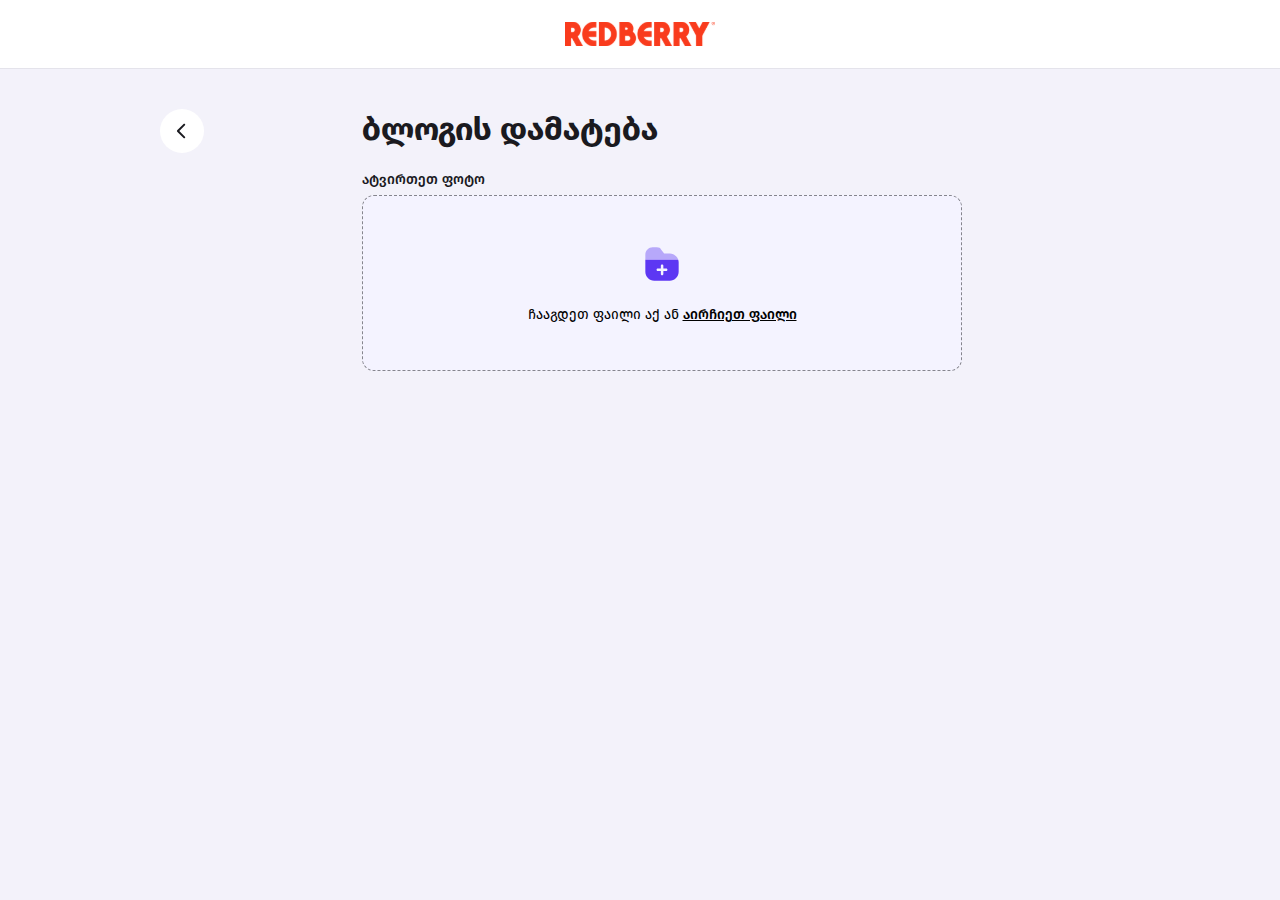
==== add-blog.html @ 28697a3d "added add-blog-page" ====
<!DOCTYPE html>
<html lang="en">
  <head>
    <meta charset="UTF-8" />
    <meta name="viewport" content="width=device-width, initial-scale=1.0" />
    <title>Blog</title>
    <link rel="stylesheet" href="plugin/swiper/css/swiper-bundle.min.css" />
    <link rel="stylesheet" href="css/reset.css" />
    <link rel="stylesheet" href="css/style.css" />
    <link rel="stylesheet" href="plugin/fontawesome/css/all.min.css" />
    <link rel="stylesheet" href="css/fonts.css" />
  </head>
  <body>
    <header>
      <div class="container">
        <div
          class="header_block d-flex align-items-center justify-content-center"
        >
          <a href="index.html">
            <div class="logo_">
              <img
                src="img/redberry-logo.svg"
                alt="redberry-logo"
                class="img_fluid"
              />
            </div>
          </a>
        </div>
      </div>
    </header>
    <main>
      <section class="hero_section">
        <div class="container">
          <div class="d-flex">
            <a href="#">
              <div class="back_btn">
                <img src="img/Arrow.svg" alt="" />
              </div>
            </a>
            <div class="blog_add_block">
              <h2 class="blog_title">ბლოგის დამატება</h2>
              <form class="blog_form">
                <div class="blog_input_item d-flex flex-column">
                  <label class="blog_label">ატვირთეთ ფოტო</label>
                  <div class="upload_images">
                    <label
                      class="upload_label d-flex flex-column align-items-center justify-content-center"
                    >
                      <img src="img/folder-add.svg" alt="" class="mb-24" />
                      <p>ჩააგდეთ ფაილი აქ ან <span>აირჩიეთ ფაილი</span></p>
                    </label>
                    <input type="file" accept="image/*" />
                  </div>
                </div>
              </form>
            </div>
          </div>
        </div>
      </section>
    </main>
    <script src="plugin/swiper/js/swiper-bundle.min.js"></script>
    <script src="js/app.js"></script>
  </body>
</html>
---- css/style.css ----
body {
  font-family: "FiraGO rg";
  background-color: #f3f2fa;
  font-size: 16px;
}

.container {
  width: 80%;
  max-width: 1288px;
  margin: 0 auto;
}

.img_fluid {
  width: 100%;
  height: 100%;
  display: block;
}
.d-flex {
  display: flex;
}

.align-items-center {
  align-items: center;
}

.justify-content-center {
  justify-content: center;
}
.justify-content-between {
  justify-content: space-between;
}
.flex-column {
  flex-direction: column;
}
header {
  background-color: #fff;
}
.logo_ {
  width: 150px;
  height: 28px;
}
.header_block {
  padding: 20px 0;
}
.sign_in {
  font-size: 14px;
  font-family: "FiraGO md";

  color: #fff;
  padding: 10px 20px;
  border-radius: 8px;
  background-color: #5d37f3;
  border: 1px solid #5d37f3;
  transition: all 0.3s ease;
}
.sign_in:hover {
  color: #5d37f3;
  background-color: #fff;
}
.hero_section {
  padding: 40px;
  border-top: 1px solid #e4e3eb;
}
.back_btn {
  width: 44px;
  height: 44px;
}
.blog_information {
  margin: 0 auto;
  width: 720px;
}
.blog_img {
  width: 100%;
  margin-bottom: 40px;
}
.blog_author {
  margin-bottom: 8px;
  font-family: "FiraGO md";
}
.blog_author_info {
  font-size: 12px;
  color: #85858d;
  margin-bottom: 24px;
}
.blog_author_mail {
  margin-left: 3px;
}
.blog_title {
  font-size: 32px;
  font-family: "FiraGO bd";
  color: #1a1a1f;
  line-height: 40px;
  margin-bottom: 24px;
}
.tags_block {
  margin-bottom: 40px;
}
.tag_item {
  border-radius: 30px;
  padding: 6px 10px;
  font-size: 12px;
  font-family: "FiraGO md";
  cursor: pointer;
  margin-right: 16px;
}
.tag_item:last-child {
  margin: 0;
}
.orange_color {
  background-color: rgba(255, 184, 47, 0.08);
  color: #d6961c;
}
.green_color {
  background-color: rgba(28, 214, 125, 0.08);
  color: #15c972;
}

.purple_color {
  background-color: rgba(177, 28, 214, 0.08);
  color: #b71fdd;
}
.blog_txt {
  color: #404049;
  line-height: 28px;
  margin-bottom: 98px;
}
.blog_txt p:first-child {
  margin-bottom: 40px;
}
.similar_blog_section {
  margin-bottom: 400px;
}
.blog_item_img {
  width: 100%;
  height: 328px;
  margin-bottom: 24px;
}
.blog_item_img img {
  border-radius: 12px;
}
.blog_item_post_date {
  font-size: 12px;
  color: #85858d;
  margin-bottom: 16px;
}
.blog_item_title {
  font-family: "FiraGO md";
  font-size: 20px;
  line-height: 28px;
  color: #1a1a1f;
  margin-bottom: 16px;
}
.blog_tags_block {
  margin-bottom: 16px;
}
.blog_sm_txt {
  margin-bottom: 16px;
  line-height: 28px;
  overflow: hidden;
  text-overflow: ellipsis;
  display: -webkit-box;
  -webkit-line-clamp: 2;
  -webkit-box-orient: vertical;
}
.show_more {
  text-decoration: none;
  font-size: 14px;
  line-height: 20px;
  color: #5d37f3;
}
.show_more img {
  margin-left: 4px;
}
.arrows_block {
  position: relative;
}

.arrows_block .swiper-button-next::after,
.arrows_block .swiper-button-prev::after {
  content: none;
}
.arrows_block .swiper-button-next,
.arrows_block .swiper-button-prev {
  color: #fff;
  width: 44px;
  height: 44px;
  border-radius: 50%;
  background-color: #5d37f3;
  opacity: 1;
}
.arrows_block .swiper-button-disabled {
  background-color: #e4e3eb;
}
.arrows_block .swiper-button-prev {
  left: -110px;
  right: initial;
}
.arrows_block .swiper-button-next {
  right: 0;
  left: initial;
}
.mb-24 {
  margin-bottom: 24px;
}
.blog_add_block {
  width: 600px;
  margin: 0 auto;
}
.blog_label {
  margin-bottom: 8px;
  font-size: 14px;
  color: #1a1a1f;
  font-family: "FiraGO md";
}
.upload_images {
  position: relative;
  display: inline-block;
  overflow: hidden;
}
.upload_images input {
  position: absolute;
  left: 0;
  top: 0;
  opacity: 0;
  cursor: pointer;
  width: 100%;
  height: 100%;
}

.upload_images label {
  padding: 48px 20px;
  border: 1px dashed #85858d;
  background-color: #f4f3ff;
  border-radius: 12px;
  cursor: pointer;
  font-size: 14px;
}
.upload_images label span {
  font-family: "FiraGO md";
  text-decoration: underline;
}
---- css/fonts.css ----
@font-face {
  font-family: "FiraGO rg";
  src: url("../fonts/FiraGO-Regular.eot");
  src: url("../fonts/FiraGO-Regular.eot?#iefix") format("embedded-opentype"),
    url("../fonts/FiraGO-Regular.woff2") format("woff2"),
    url("../fonts/FiraGO-Regular.woff") format("woff"),
    url("../fonts/FiraGO-Regular.ttf") format("truetype"),
    url("../fonts/FiraGO-Regular.svg#FiraGO-Regular") format("svg");
  font-weight: normal;
  font-style: normal;
  font-display: swap;
}

@font-face {
  font-family: "FiraGO md";
  src: url("../fonts/FiraGO-Medium.eot");
  src: url("../fonts/FiraGO-Medium.eot?#iefix") format("embedded-opentype"),
    url("../fonts/FiraGO-Medium.woff2") format("woff2"),
    url("../fonts/FiraGO-Medium.woff") format("woff"),
    url("../fonts/FiraGO-Medium.ttf") format("truetype"),
    url("../fonts/FiraGO-Medium.svg#FiraGO-Medium") format("svg");
  font-weight: 500;
  font-style: normal;
  font-display: swap;
}

@font-face {
  font-family: "FiraGO bd";
  src: url("../fonts/FiraGO-Bold.eot");
  src: url("../fonts/FiraGO-Bold.eot?#iefix") format("embedded-opentype"),
    url("../fonts/FiraGO-Bold.woff2") format("woff2"),
    url("../fonts/FiraGO-Bold.woff") format("woff"),
    url("../fonts/FiraGO-Bold.ttf") format("truetype"),
    url("../fonts/FiraGO-Bold.svg#FiraGO-Bold") format("svg");
  font-weight: bold;
  font-style: normal;
  font-display: swap;
}
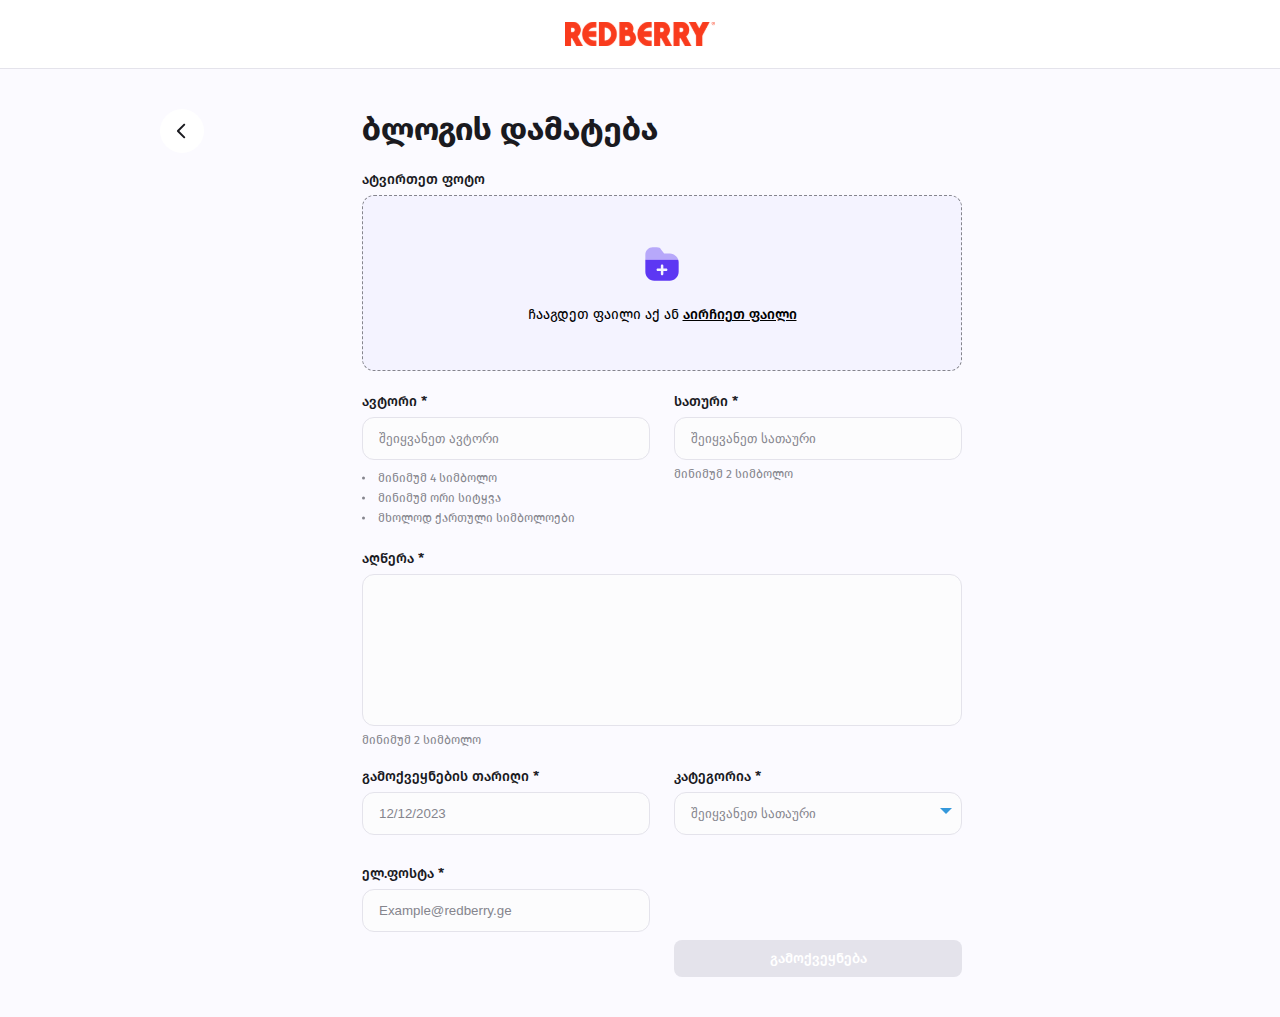
==== commit f7afa41d: "add add-blog" ====
--- a/add-blog.html
+++ b/add-blog.html
@@ -40,17 +40,115 @@
             <div class="blog_add_block">
               <h2 class="blog_title">ბლოგის დამატება</h2>
               <form class="blog_form">
-                <div class="blog_input_item d-flex flex-column">
+                <div class="blog_input_item d-flex flex-column mb-24">
                   <label class="blog_label">ატვირთეთ ფოტო</label>
-                  <div class="upload_images">
+                  <div class="upload_images_block">
                     <label
                       class="upload_label d-flex flex-column align-items-center justify-content-center"
                     >
                       <img src="img/folder-add.svg" alt="" class="mb-24" />
                       <p>ჩააგდეთ ფაილი აქ ან <span>აირჩიეთ ფაილი</span></p>
                     </label>
-                    <input type="file" accept="image/*" />
+                    <input
+                      type="file"
+                      accept="image/*"
+                      id="fileInput"
+                      onchange="previewImage()"
+                    />
                   </div>
+                  <div id="imagePreview"></div>
+                  <div
+                    class="uploaded_image d-flex align-items-center justify-content-between"
+                  >
+                    <div class="d-flex align-items-center">
+                      <img src="img/gallery.svg" alt="galleryicon" />
+                      <p class="image_name"></p>
+                    </div>
+                    <div class="delete_btn">
+                      <i class="fa-solid fa-x"></i>
+                    </div>
+                  </div>
+                </div>
+                <div class="d-flex justify-content-between mb-24">
+                  <div class="add_inputs d-flex flex-column">
+                    <label for="" class="sm_title mb-8"> ავტორი * </label>
+                    <input
+                      type="text"
+                      placeholder="შეიყვანეთ ავტორი"
+                      class="author_input mb-8"
+                    />
+                    <ul class="ul_list required_txt">
+                      <li class="li_item min_simbols">მინიმუმ 4 სიმბოლო</li>
+                      <li class="li_item min_words">მინიმუმ ორი სიტყვა</li>
+                      <li class="li_item language_">
+                        მხოლოდ ქართული სიმბოლოები
+                      </li>
+                    </ul>
+                  </div>
+                  <div class="add_inputs d-flex flex-column">
+                    <label for="" class="sm_title mb-8"> სათური *</label>
+                    <input
+                      type="text"
+                      placeholder="შეიყვანეთ სათაური"
+                      class="title_input mb-8"
+                    />
+                    <p class="required_txt title_validation">
+                      მინიმუმ 2 სიმბოლო
+                    </p>
+                  </div>
+                </div>
+                <div class="d-flex flex-column mb-24">
+                  <label for="" class="sm_title mb-8">აღწერა *</label>
+                  <textarea class="blog_txtarea mb-8"></textarea>
+                  <p class="required_txt txtarea_validation">
+                    მინიმუმ 2 სიმბოლო
+                  </p>
+                </div>
+                <div class="d-flex justify-content-between mb-24">
+                  <div class="add_inputs d-flex flex-column">
+                    <label for="" class="sm_title mb-8">
+                      გამოქვეყნების თარიღი *
+                    </label>
+                    <input
+                      type="text"
+                      placeholder="12/12/2023"
+                      class="date_input mb-8"
+                    />
+                  </div>
+                  <div class="add_inputs d-flex flex-column">
+                    <label for="" class="sm_title mb-8"> კატეგორია *</label>
+                    <div class="dropdown">
+                      <div class="btn_item">
+                        <button id="dropbtn" class="dropbtn">
+                          შეიყვანეთ სათაური
+                        </button>
+                      </div>
+                      <div id="dropdown-content" class="dropdown-content">
+                        <label class="drop_label"
+                          ><input type="checkbox" value="Item1" />
+                          მარკეტი
+                        </label>
+                        <label class="drop_label"
+                          ><input type="checkbox" value="Item2" /> აპლიკაცია
+                        </label>
+                      </div>
+                    </div>
+                  </div>
+                </div>
+                <div class="add_inputs d-flex flex-column">
+                  <label for="" class="sm_title mb-8"> ელ.ფოსტა * </label>
+                  <input
+                    type="text"
+                    placeholder="Example@redberry.ge"
+                    class="emai_input mb-8"
+                  />
+                  <p class="d-flex important_msg">
+                    <i class="fa-solid fa-circle-exclamation"></i> მეილი უნდა
+                    მთავრდებოდეს @redberry.ge-ით
+                  </p>
+                </div>
+                <div class="d-flex justify-content-end">
+                  <button class="send_btn">გამოქვეყნება</button>
                 </div>
               </form>
             </div>
@@ -58,6 +156,18 @@
         </div>
       </section>
     </main>
+    <div class="success_body">
+      <div class="success_message">
+        <div class="close"><i class="fa-solid fa-xmark"></i></div>
+        <div
+          class="d-flex flex-column align-items-center justify-content-center"
+        >
+          <img src="img/tick-circle.svg" alt="success_message" class="mb-16" />
+          <h3 class="success_msg mb-48">ჩანაწი წარმატებით დაემატა</h3>
+          <div class="back_">მთავარ გვერდზე დაბრუნება</div>
+        </div>
+      </div>
+    </div>
     <script src="plugin/swiper/js/swiper-bundle.min.js"></script>
     <script src="js/app.js"></script>
   </body>
--- a/css/style.css
+++ b/css/style.css
@@ -1,7 +1,8 @@
 body {
   font-family: "FiraGO rg";
-  background-color: #f3f2fa;
+  background-color: #fbfaff;
   font-size: 16px;
+  position: relative;
 }
 
 .container {
@@ -28,6 +29,9 @@
 }
 .justify-content-between {
   justify-content: space-between;
+}
+.justify-content-end {
+  justify-content: end;
 }
 .flex-column {
   flex-direction: column;
@@ -202,6 +206,9 @@
 .mb-24 {
   margin-bottom: 24px;
 }
+
+/*add-blog-page*/
+
 .blog_add_block {
   width: 600px;
   margin: 0 auto;
@@ -212,12 +219,12 @@
   color: #1a1a1f;
   font-family: "FiraGO md";
 }
-.upload_images {
+.upload_images_block {
   position: relative;
   display: inline-block;
   overflow: hidden;
 }
-.upload_images input {
+.upload_images_block input {
   position: absolute;
   left: 0;
   top: 0;
@@ -227,7 +234,7 @@
   height: 100%;
 }
 
-.upload_images label {
+.upload_images_block label {
   padding: 48px 20px;
   border: 1px dashed #85858d;
   background-color: #f4f3ff;
@@ -235,7 +242,209 @@
   cursor: pointer;
   font-size: 14px;
 }
-.upload_images label span {
+.upload_images_block label span {
   font-family: "FiraGO md";
   text-decoration: underline;
 }
+.mb-8 {
+  margin-bottom: 8px;
+}
+.add_inputs,
+.dropbtn {
+  width: 288px;
+}
+.dropbtn {
+  display: flex;
+  align-items: center;
+}
+.add_inputs input,
+.blog_txtarea,
+.dropbtn {
+  border: 1px solid #e4e3eb;
+  background-color: #fcfcfd;
+  border-radius: 12px;
+  padding: 13px 16px;
+  color: #85858d;
+  text-align: left;
+}
+.blog_txtarea {
+  resize: none;
+  height: 124px;
+}
+.add_inputs input::placeholder {
+  color: #85858d;
+}
+input:focus-visible,
+.blog_txtarea:focus-visible {
+  outline: none;
+}
+.ul_list li {
+  padding-left: 16px;
+}
+.ul_list li,
+.required_txt {
+  position: relative;
+  color: #85858d;
+  font-size: 12px;
+}
+.ul_list li::after {
+  content: "";
+  position: absolute;
+  width: 3px;
+  height: 3px;
+  background-color: #85858d;
+  border-radius: 50%;
+  left: 0;
+  top: 50%;
+  transform: translateY(-50%);
+}
+.ul_list {
+  line-height: 20px;
+}
+.sm_title {
+  font-family: "FiraGO md";
+  font-size: 14px;
+  color: #1a1a1f;
+}
+.send_btn {
+  width: 288px;
+  padding: 10px 90px;
+  font-size: 14px;
+  font-family: "FiraGO md";
+  background-color: #e4e3eb;
+  border-radius: 8px;
+  color: #fff;
+  border: none;
+}
+.uploaded_image {
+  display: none;
+  background-color: #f2f2fa;
+  padding: 14px 16px;
+  border-radius: 12px;
+}
+.image_name {
+  margin-left: 12px;
+}
+.delete_btn {
+  cursor: pointer;
+}
+.important_msg {
+  display: none;
+  color: #ea1919;
+  font-size: 12px;
+}
+.important_msg i {
+  margin-right: 8px;
+}
+
+.dropdown {
+  position: relative;
+  display: inline-block;
+}
+
+/* Style the dropdown content (hidden by default) */
+.dropdown-content {
+  display: none;
+  position: absolute;
+  background-color: #f9f9f9;
+  min-width: 100%;
+  box-shadow: 0 8px 16px rgba(0, 0, 0, 0.2);
+  z-index: 1;
+  top: 100%;
+  left: 0;
+}
+/* Style the labels inside the dropdown */
+.dropdown-content label {
+  display: block;
+  padding: 10px;
+  text-decoration: none;
+  color: #333;
+}
+
+/* Change color on hover */
+.dropdown-content label:hover {
+  background-color: #ddd;
+}
+
+/* Show the dropdown content when the button is clicked */
+.dropdown.active .dropdown-content {
+  display: block;
+}
+
+/* Style the arrow indicator */
+.dropdown::after {
+  content: "";
+  border-width: 6px;
+  border-style: solid;
+  border-color: #3498db transparent transparent transparent;
+  position: absolute;
+  top: 50%;
+  right: 10px;
+  transform: translateY(-50%);
+  cursor: pointer;
+}
+
+/* Style the selected items container */
+.selected-items {
+  margin: 20px;
+  font-weight: bold;
+}
+
+.btn_item {
+  position: relative;
+}
+.dlt-btn {
+  cursor: pointer;
+}
+.inner_item {
+  margin-right: 10px;
+}
+.btnactive {
+  background-color: #5d37f3;
+}
+.success_message {
+  width: 480px;
+  background-color: #fff;
+  border-radius: 12px;
+  padding: 24px;
+}
+.close {
+  display: flex;
+  justify-content: flex-end;
+  color: #1a1a1f;
+  cursor: pointer;
+}
+.mb-16 {
+  margin-bottom: 16px;
+}
+.success_msg {
+  font-size: 20px;
+}
+.mb-48 {
+  margin-bottom: 48px;
+}
+.back_ {
+  width: 100%;
+  height: 40px;
+  color: #fff;
+  font-size: 14px;
+  background-color: #5d37f3;
+  border-radius: 8px;
+  display: flex;
+  align-items: center;
+  justify-content: center;
+  cursor: pointer;
+}
+.success_body {
+  opacity: 0;
+  visibility: hidden;
+  position: absolute;
+  top: 0;
+  left: 0;
+  width: 100%;
+  height: 100%;
+  display: flex;
+  align-items: center;
+  justify-content: center;
+  background-color: rgba(26, 26, 31, 0.4);
+}
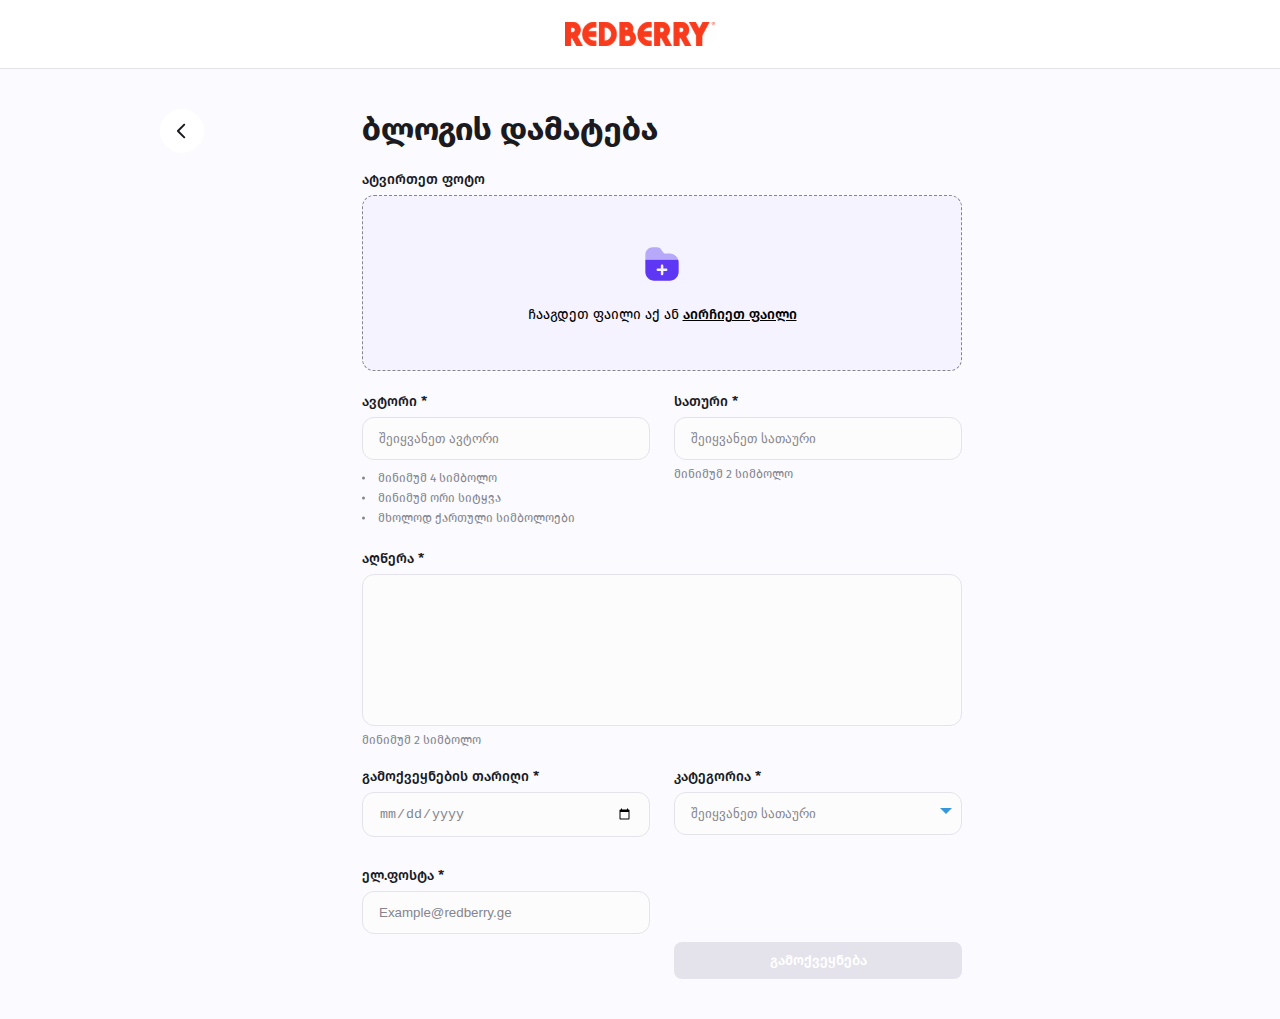
==== commit 4291450c: "add api for add-blog" ====
--- a/add-blog.html
+++ b/add-blog.html
@@ -110,7 +110,7 @@
                       გამოქვეყნების თარიღი *
                     </label>
                     <input
-                      type="text"
+                      type="date"
                       placeholder="12/12/2023"
                       class="date_input mb-8"
                     />
@@ -123,15 +123,7 @@
                           შეიყვანეთ სათაური
                         </button>
                       </div>
-                      <div id="dropdown-content" class="dropdown-content">
-                        <label class="drop_label"
-                          ><input type="checkbox" value="Item1" />
-                          მარკეტი
-                        </label>
-                        <label class="drop_label"
-                          ><input type="checkbox" value="Item2" /> აპლიკაცია
-                        </label>
-                      </div>
+                      <div id="dropdown-content" class="dropdown-content"></div>
                     </div>
                   </div>
                 </div>
@@ -140,7 +132,7 @@
                   <input
                     type="text"
                     placeholder="Example@redberry.ge"
-                    class="emai_input mb-8"
+                    class="email_input mb-8"
                   />
                   <p class="d-flex important_msg">
                     <i class="fa-solid fa-circle-exclamation"></i> მეილი უნდა
@@ -149,6 +141,7 @@
                 </div>
                 <div class="d-flex justify-content-end">
                   <button class="send_btn">გამოქვეყნება</button>
+                  <button class="end_btn">გამოქვეყნება</button>
                 </div>
               </form>
             </div>
--- a/css/style.css
+++ b/css/style.css
@@ -253,9 +253,14 @@
 .dropbtn {
   width: 288px;
 }
+
 .dropbtn {
   display: flex;
   align-items: center;
+  overflow-x: hidden;
+}
+.dropbtn::-webkit-scrollbar {
+  display: none;
 }
 .add_inputs input,
 .blog_txtarea,
@@ -306,15 +311,23 @@
   font-size: 14px;
   color: #1a1a1f;
 }
-.send_btn {
+.send_btn,
+.end_btn {
   width: 288px;
   padding: 10px 90px;
   font-size: 14px;
   font-family: "FiraGO md";
-  background-color: #e4e3eb;
+
   border-radius: 8px;
   color: #fff;
   border: none;
+}
+.send_btn {
+  background-color: #e4e3eb;
+}
+.end_btn {
+  background-color: #5d37f3;
+  display: none;
 }
 .uploaded_image {
   display: none;
@@ -352,23 +365,41 @@
   z-index: 1;
   top: 100%;
   left: 0;
+  max-height: 150px;
+  overflow-y: scroll;
+  flex-wrap: wrap;
 }
 /* Style the labels inside the dropdown */
-.dropdown-content label {
-  display: block;
+.dropdown-content .drop_label {
+  display: flex;
+  align-items: center;
   padding: 10px;
   text-decoration: none;
   color: #333;
-}
-
-/* Change color on hover */
-.dropdown-content label:hover {
-  background-color: #ddd;
-}
-
+  cursor: pointer;
+}
+.inner_item {
+  font-family: "FiraGO rg";
+  display: flex;
+  align-items: center;
+}
+.inner_item i {
+  margin-left: 8px;
+}
+.drop_label label,
+.inner_item {
+  cursor: pointer;
+  padding: 8px 16px;
+  border-radius: 30px;
+  color: #fff;
+  font-size: 12px;
+}
+.drop_label input {
+  display: none;
+}
 /* Show the dropdown content when the button is clicked */
 .dropdown.active .dropdown-content {
-  display: block;
+  display: flex;
 }
 
 /* Style the arrow indicator */
@@ -399,9 +430,6 @@
 .inner_item {
   margin-right: 10px;
 }
-.btnactive {
-  background-color: #5d37f3;
-}
 .success_message {
   width: 480px;
   background-color: #fff;
@@ -448,3 +476,6 @@
   justify-content: center;
   background-color: rgba(26, 26, 31, 0.4);
 }
+.drop_label {
+  display: flex;
+}
